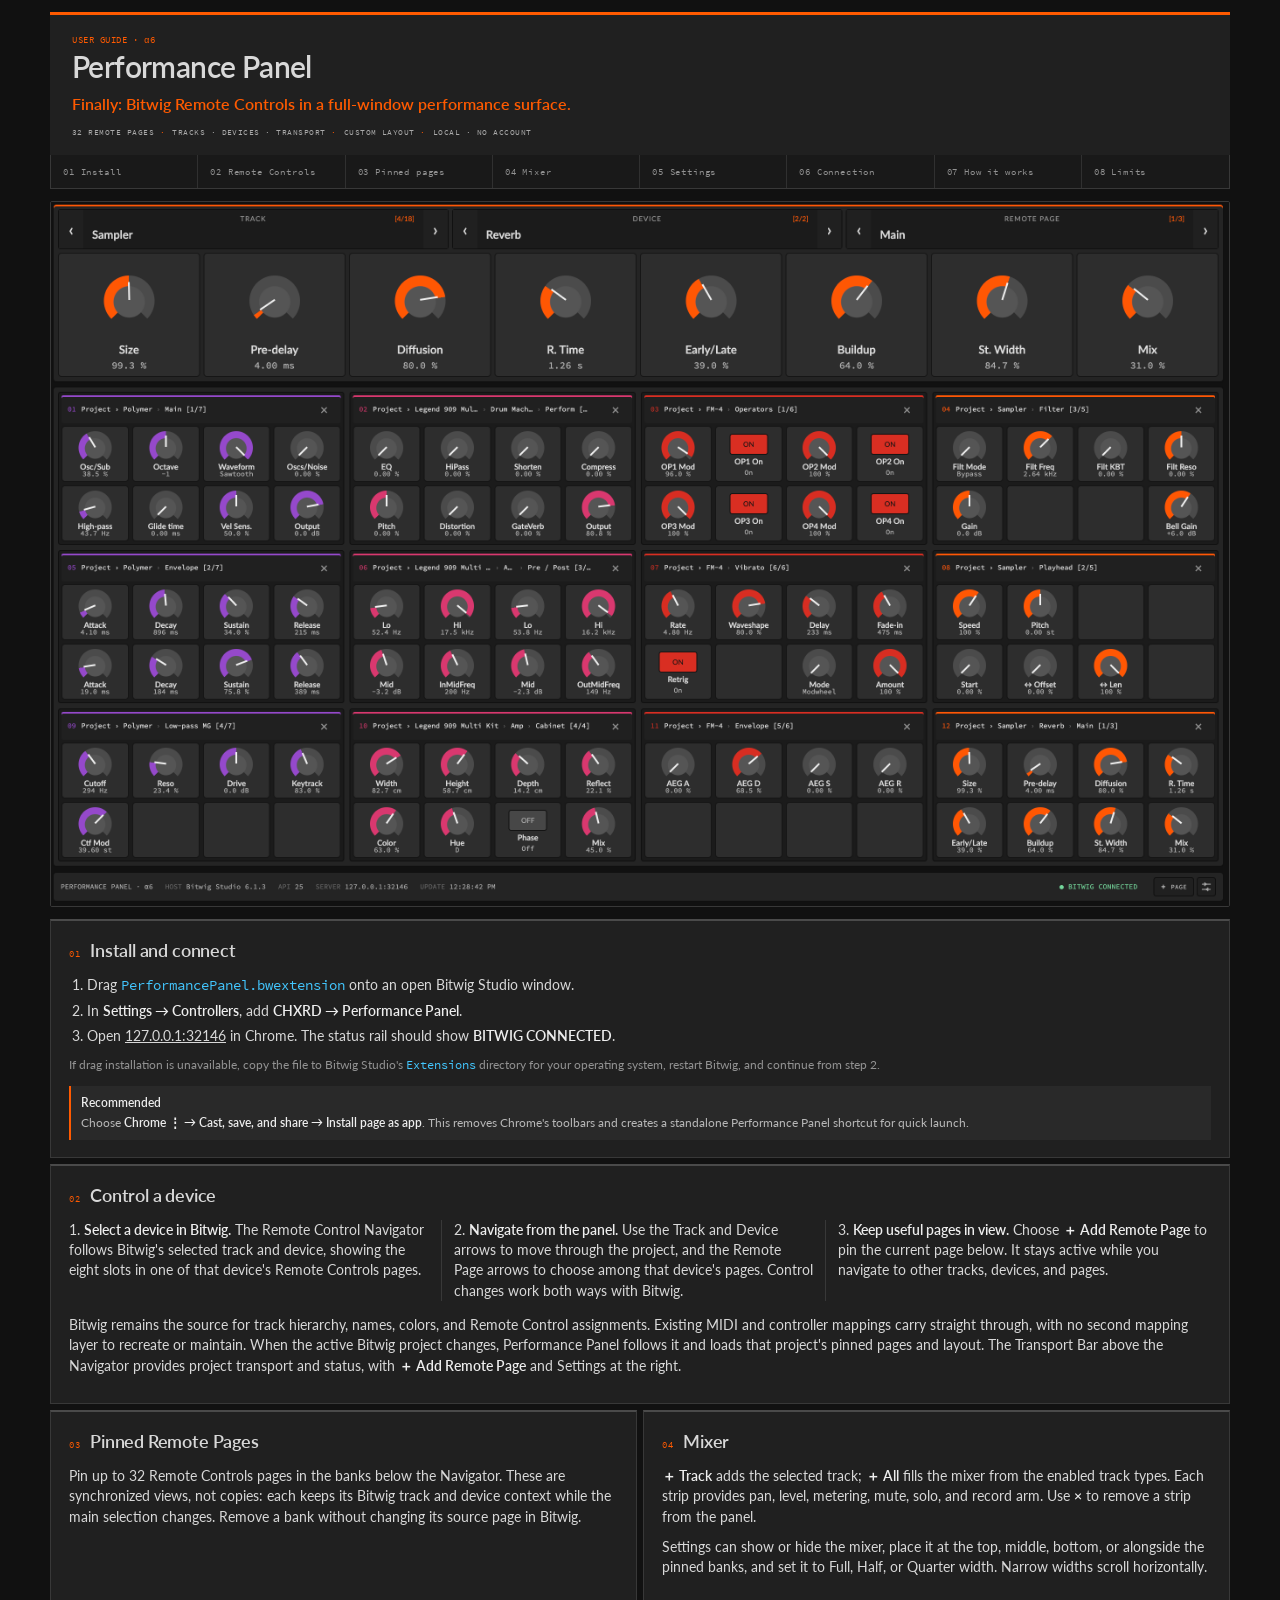
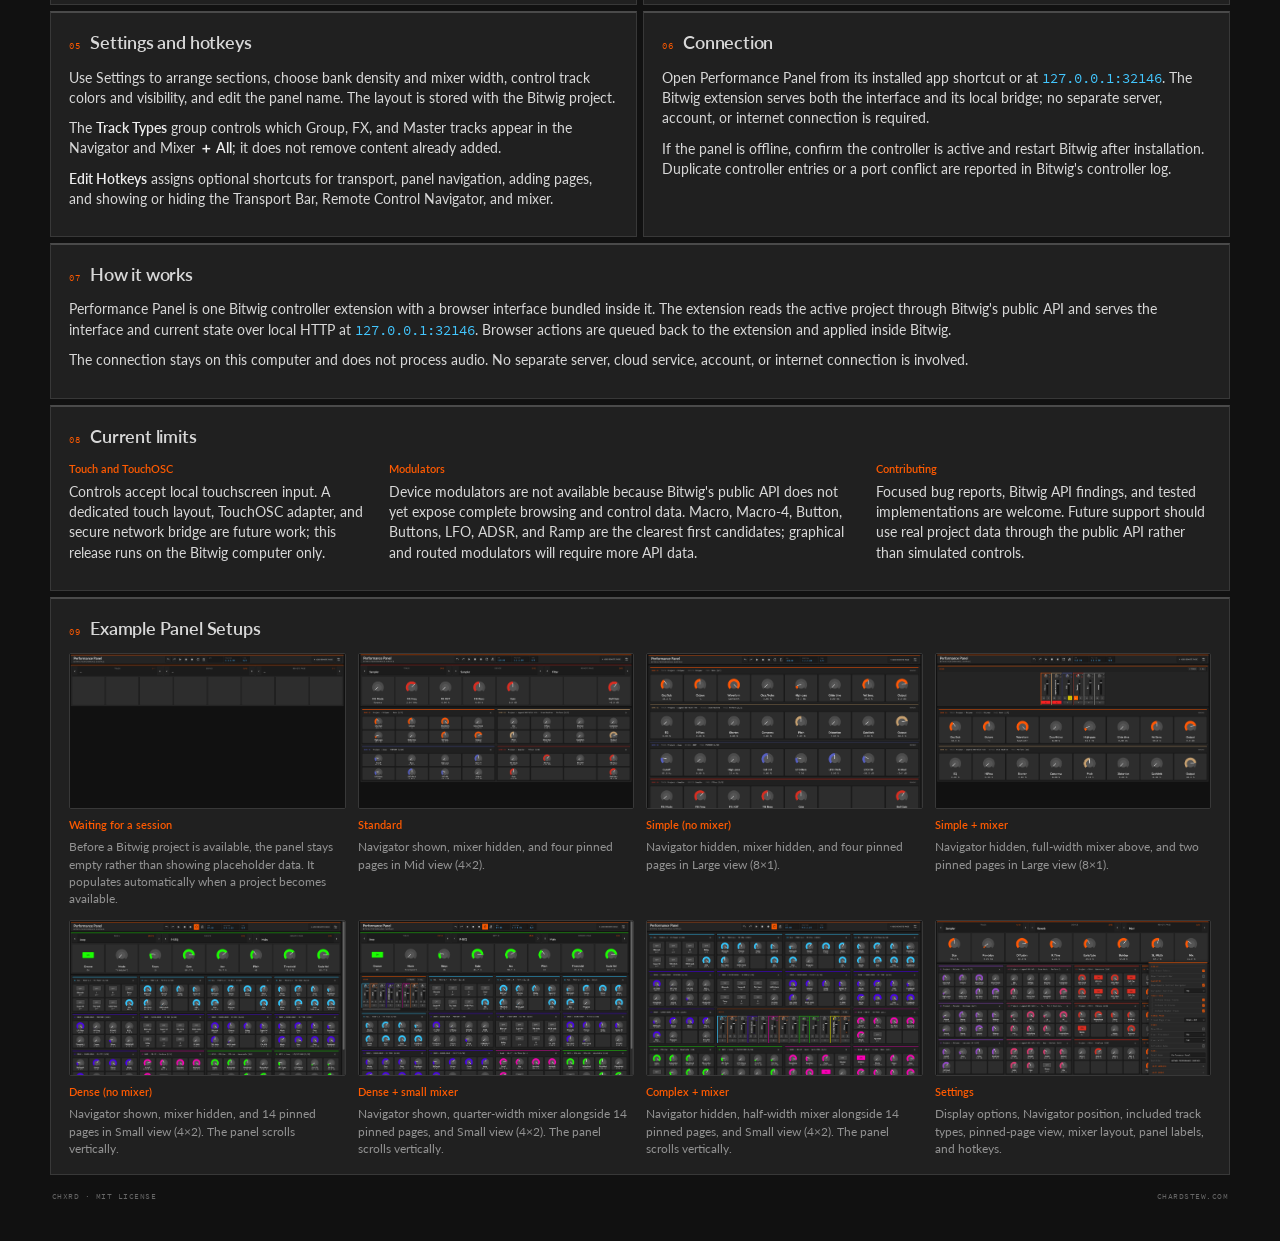
==== app/guide.html @ f9198685 "Release v0.1.0-alpha.6" ====
<!doctype html>
<html lang="en">
  <head>
    <meta charset="UTF-8" />
    <meta name="viewport" content="width=device-width, initial-scale=1, viewport-fit=cover" />
    <meta name="theme-color" content="#101010" />
    <title>Performance Panel — User Guide</title>
    <link rel="stylesheet" href="/app/guide.css" />
    <script type="module" src="/app/guide.js"></script>
  </head>
  <body>
    <main class="manual">
      <header class="manual-header">
        <p class="eyebrow">USER GUIDE · α6</p>
        <h1>Performance Panel</h1>
        <p class="summary">Finally: Bitwig Remote Controls in a full-window performance surface.</p>
        <div class="hero-points" aria-label="Key capabilities">
          <span>32 REMOTE PAGES</span>
          <span>TRACKS · DEVICES · TRANSPORT</span>
          <span>CUSTOM LAYOUT</span>
          <span>LOCAL · NO ACCOUNT</span>
        </div>
      </header>

      <nav class="manual-nav" aria-label="Guide sections">
        <a href="#start">01 Install</a>
        <a href="#workflow">02 Remote Controls</a>
        <a href="#pages">03 Pinned pages</a>
        <a href="#mixer">04 Mixer</a>
        <a href="#settings">05 Settings</a>
        <a href="#connection">06 Connection</a>
        <a href="#technical">07 How it works</a>
        <a href="#limits">08 Limits</a>
      </nav>

      <button class="gallery-open guide-overview" type="button" data-image="/app/images/user-guide/full-main.png" data-alt="Performance Panel overview with Navigator and twelve pinned pages" data-caption="Complete panel view with the Navigator and 12 pinned pages in Small view (4×2).">
        <img src="/app/images/user-guide/full-main.png" alt="Performance Panel overview with Navigator and twelve pinned pages" />
      </button>

      <div class="manual-grid">
        <section class="chapter wide" id="start">
          <header><span>01</span><h2>Install and connect</h2></header>
          <ol>
            <li>Drag <code>PerformancePanel.bwextension</code> onto an open Bitwig Studio window.</li>
            <li>In <b>Settings → Controllers</b>, add <b>CHXRD → Performance Panel</b>.</li>
            <li>Open <a href="http://127.0.0.1:32146">127.0.0.1:32146</a> in Chrome. The status rail should show <b>BITWIG CONNECTED</b>.</li>
          </ol>
          <p class="install-fallback">If drag installation is unavailable, copy the file to Bitwig Studio's <code>Extensions</code> directory for your operating system, restart Bitwig, and continue from step 2.</p>
          <div class="note app-window-note">
            <b>Recommended</b>
            <p>Choose <b>Chrome ⋮ → Cast, save, and share → Install page as app</b>. This removes Chrome's toolbars and creates a standalone Performance Panel shortcut for quick launch.</p>
          </div>
        </section>

        <section class="chapter wide" id="workflow">
          <header><span>02</span><h2>Control a device</h2></header>
          <ol class="workflow">
            <li><b>Select a device in Bitwig.</b> The Remote Control Navigator follows Bitwig's selected track and device, showing the eight slots in one of that device's Remote Controls pages.</li>
            <li><b>Navigate from the panel.</b> Use the Track and Device arrows to move through the project, and the Remote Page arrows to choose among that device's pages. Control changes work both ways with Bitwig.</li>
            <li><b>Keep useful pages in view.</b> Choose <b>＋ Add Remote Page</b> to pin the current page below. It stays active while you navigate to other tracks, devices, and pages.</li>
          </ol>
          <p>Bitwig remains the source for track hierarchy, names, colors, and Remote Control assignments. Existing MIDI and controller mappings carry straight through, with no second mapping layer to recreate or maintain. When the active Bitwig project changes, Performance Panel follows it and loads that project's pinned pages and layout. The Transport Bar above the Navigator provides project transport and status, with <b>＋ Add Remote Page</b> and Settings at the right.</p>
        </section>

        <section class="chapter" id="pages">
          <header><span>03</span><h2>Pinned Remote Pages</h2></header>
          <p>Pin up to 32 Remote Controls pages in the banks below the Navigator. These are synchronized views, not copies: each keeps its Bitwig track and device context while the main selection changes. Remove a bank without changing its source page in Bitwig.</p>
        </section>

        <section class="chapter" id="mixer">
          <header><span>04</span><h2>Mixer</h2></header>
          <p><b>＋ Track</b> adds the selected track; <b>＋ All</b> fills the mixer from the enabled track types. Each strip provides pan, level, metering, mute, solo, and record arm. Use <b>×</b> to remove a strip from the panel.</p>
          <p>Settings can show or hide the mixer, place it at the top, middle, bottom, or alongside the pinned banks, and set it to Full, Half, or Quarter width. Narrow widths scroll horizontally.</p>
        </section>

        <section class="chapter" id="settings">
          <header><span>05</span><h2>Settings and hotkeys</h2></header>
          <p>Use Settings to arrange sections, choose bank density and mixer width, control track colors and visibility, and edit the panel name. The layout is stored with the Bitwig project.</p>
          <p>The <b>Track Types</b> group controls which Group, FX, and Master tracks appear in the Navigator and Mixer <b>＋ All</b>; it does not remove content already added.</p>
          <p><b>Edit Hotkeys</b> assigns optional shortcuts for transport, panel navigation, adding pages, and showing or hiding the Transport Bar, Remote Control Navigator, and mixer.</p>
        </section>

        <section class="chapter" id="connection">
          <header><span>06</span><h2>Connection</h2></header>
          <p>Open Performance Panel from its installed app shortcut or at <code>127.0.0.1:32146</code>. The Bitwig extension serves both the interface and its local bridge; no separate server, account, or internet connection is required.</p>
          <p>If the panel is offline, confirm the controller is active and restart Bitwig after installation. Duplicate controller entries or a port conflict are reported in Bitwig's controller log.</p>
        </section>

        <section class="chapter wide" id="technical">
          <header><span>07</span><h2>How it works</h2></header>
          <p>Performance Panel is one Bitwig controller extension with a browser interface bundled inside it. The extension reads the active project through Bitwig's public API and serves the interface and current state over local HTTP at <code>127.0.0.1:32146</code>. Browser actions are queued back to the extension and applied inside Bitwig.</p>
          <p>The connection stays on this computer and does not process audio. No separate server, cloud service, account, or internet connection is involved.</p>
        </section>

        <section class="chapter wide" id="limits">
          <header><span>08</span><h2>Current limits</h2></header>
          <div class="scope-columns">
            <div>
              <h3>Touch and TouchOSC</h3>
              <p>Controls accept local touchscreen input. A dedicated touch layout, TouchOSC adapter, and secure network bridge are future work; this release runs on the Bitwig computer only.</p>
            </div>
            <div>
              <h3>Modulators</h3>
              <p>Device modulators are not available because Bitwig's public API does not yet expose complete browsing and control data. Macro, Macro-4, Button, Buttons, LFO, ADSR, and Ramp are the clearest first candidates; graphical and routed modulators will require more API data.</p>
            </div>
            <div>
              <h3>Contributing</h3>
              <p>Focused bug reports, Bitwig API findings, and tested implementations are welcome. Future support should use real project data through the public API rather than simulated controls.</p>
            </div>
          </div>
        </section>

        <section class="chapter wide gallery" id="gallery">
          <header><span>09</span><h2>Example Panel Setups</h2></header>
          <div class="gallery-grid">
            <article class="gallery-item">
              <button class="gallery-open" type="button" data-image="/app/images/user-guide/blank.png" data-alt="Performance Panel waiting for a Bitwig session" data-caption="Before a Bitwig project is available, Performance Panel stays empty and waits for live track, device, and Remote Controls data. It populates automatically when a project becomes available.">
                <img src="/app/images/user-guide/blank.png" alt="Performance Panel waiting for a Bitwig session" />
              </button>
              <h3>Waiting for a session</h3>
              <p>Before a Bitwig project is available, the panel stays empty rather than showing placeholder data. It populates automatically when a project becomes available.</p>
            </article>
            <article class="gallery-item">
              <button class="gallery-open" type="button" data-image="/app/images/user-guide/simple-w-nav.png" data-alt="Performance Panel standard setup with Navigator" data-caption="Navigator shown, mixer hidden, and four pinned pages in Mid view (4×2).">
                <img src="/app/images/user-guide/simple-w-nav.png" alt="Performance Panel standard setup with Remote Control Navigator" />
              </button>
              <h3>Standard</h3>
              <p>Navigator shown, mixer hidden, and four pinned pages in Mid view (4×2).</p>
            </article>
            <article class="gallery-item">
              <button class="gallery-open" type="button" data-image="/app/images/user-guide/simple.png" data-alt="Performance Panel simple setup without mixer" data-caption="Navigator hidden, mixer hidden, and four pinned pages in Large view (8×1).">
                <img src="/app/images/user-guide/simple.png" alt="Performance Panel simple setup without mixer" />
              </button>
              <h3>Simple (no mixer)</h3>
              <p>Navigator hidden, mixer hidden, and four pinned pages in Large view (8×1).</p>
            </article>
            <article class="gallery-item">
              <button class="gallery-open" type="button" data-image="/app/images/user-guide/simple-w-mixer.png" data-alt="Performance Panel simple setup with full-width mixer" data-caption="Navigator hidden, full-width mixer above, and two pinned pages in Large view (8×1).">
                <img src="/app/images/user-guide/simple-w-mixer.png" alt="Performance Panel simple setup with mixer" />
              </button>
              <h3>Simple + mixer</h3>
              <p>Navigator hidden, full-width mixer above, and two pinned pages in Large view (8×1).</p>
            </article>
            <article class="gallery-item">
              <button class="gallery-open" type="button" data-image="/app/images/user-guide/comp-no-mix.png" data-alt="Performance Panel dense setup without mixer" data-caption="Navigator shown, mixer hidden, and 14 pinned pages in Small view (4×2). The panel scrolls vertically.">
                <img src="/app/images/user-guide/comp-no-mix.png" alt="Performance Panel dense setup without mixer" />
              </button>
              <h3>Dense (no mixer)</h3>
              <p>Navigator shown, mixer hidden, and 14 pinned pages in Small view (4×2). The panel scrolls vertically.</p>
            </article>
            <article class="gallery-item">
              <button class="gallery-open" type="button" data-image="/app/images/user-guide/comp-small-mix.png" data-alt="Performance Panel dense setup with quarter-width mixer" data-caption="Navigator shown, quarter-width mixer alongside 14 pinned pages, and Small view (4×2). The panel scrolls vertically.">
                <img src="/app/images/user-guide/comp-small-mix.png" alt="Performance Panel dense setup with quarter-width mixer" />
              </button>
              <h3>Dense + small mixer</h3>
              <p>Navigator shown, quarter-width mixer alongside 14 pinned pages, and Small view (4×2). The panel scrolls vertically.</p>
            </article>
            <article class="gallery-item">
              <button class="gallery-open" type="button" data-image="/app/images/user-guide/complex-w-mixer.png" data-alt="Performance Panel complex setup with half-width mixer" data-caption="Navigator hidden, half-width mixer alongside 14 pinned pages, and Small view (4×2). The panel scrolls vertically.">
                <img src="/app/images/user-guide/complex-w-mixer.png" alt="Performance Panel complex setup with half-width mixer" />
              </button>
              <h3>Complex + mixer</h3>
              <p>Navigator hidden, half-width mixer alongside 14 pinned pages, and Small view (4×2). The panel scrolls vertically.</p>
            </article>
            <article class="gallery-item">
              <button class="gallery-open" type="button" data-image="/app/images/user-guide/settings.png" data-alt="Performance Panel with panel settings open" data-caption="Panel settings control display options, Navigator position, included track types, pinned-page view, mixer layout, panel labels, and hotkeys.">
                <img src="/app/images/user-guide/settings.png" alt="Performance Panel with panel settings open" />
              </button>
              <h3>Settings</h3>
              <p>Display options, Navigator position, included track types, pinned-page view, mixer layout, panel labels, and hotkeys.</p>
            </article>
          </div>
        </section>
      </div>

      <footer>
        <span>CHXRD · MIT LICENSE</span>
        <a href="https://chardstew.com" target="_blank" rel="noopener">CHARDSTEW.COM</a>
      </footer>
    </main>

    <dialog class="gallery-dialog" id="gallery-dialog" aria-labelledby="gallery-caption">
      <div class="gallery-dialog-bar">
        <p id="gallery-caption"></p>
        <button id="gallery-close" type="button" aria-label="Close image">×</button>
      </div>
      <button class="gallery-zoom" id="gallery-zoom" type="button" aria-label="Zoom image">
        <img id="gallery-image" alt="" />
      </button>
    </dialog>
  </body>
</html>
---- app/guide.css ----
@font-face { font-family: Lato; src: url("/app/fonts/Lato-Regular.ttf") format("truetype"); font-weight: 400; }
@font-face { font-family: Lato; src: url("/app/fonts/Lato-Semibold.ttf") format("truetype"); font-weight: 600; }
@font-face { font-family: Source Code Pro; src: url("/app/fonts/SourceCodePro-Regular.ttf") format("truetype"); font-weight: 400 700; }

:root {
  color-scheme: dark;
  --bg: #111;
  --panel: #202020;
  --raised: #292929;
  --line: #383838;
  --text: #d8d8d8;
  --muted: #929292;
  --orange: #ff5a00;
  --blue: #43c7ff;
  --mono: "Source Code Pro", monospace;
  --sans: Lato, sans-serif;
}

* { box-sizing: border-box; }
html { scroll-behavior: smooth; background: var(--bg); }
body { margin: 0; color: var(--text); background: var(--bg); font: 14px/1.45 var(--sans); }
a { color: inherit; }
b { color: #eee; font-weight: 600; }
code { color: var(--blue); font: 1em/1.4 var(--mono); overflow-wrap: anywhere; }

.manual { width: min(calc(100% - 24px), 1180px); margin: 12px auto 28px; }
.manual-header {
  min-height: 104px;
  padding: 18px 22px;
  border-top: 3px solid var(--orange);
  background: var(--panel);
}
.eyebrow, dt, footer, .manual-nav, .chapter header span { font-family: var(--mono); letter-spacing: .06em; }
.eyebrow { margin: 0 0 5px; color: var(--orange); font-size: 9px; }
h1 { margin: 0; font-size: 30px; font-weight: 600; line-height: 1.05; letter-spacing: -.02em; }
.summary { margin: 9px 0 0; color: var(--orange); font-size: 16px; font-weight: 600; }
.hero-points { margin-top: 13px; display: flex; flex-wrap: wrap; gap: 6px 18px; color: #aaa; font: 8px/1.2 var(--mono); letter-spacing: .06em; }
.hero-points span { position: relative; }
.hero-points span:not(:last-child)::after { content: "·"; position: absolute; right: -11px; color: var(--orange); }
dt { color: #777; font-size: 8px; }
dd { margin: 0; color: #ccc; font-size: 11px; white-space: nowrap; }

.manual-nav {
  min-height: 34px;
  display: grid;
  grid-template-columns: repeat(8, minmax(0, 1fr));
  border: 1px solid var(--line);
  border-top: 0;
  background: #191919;
}
.manual-nav a { padding: 10px 12px; border-right: 1px solid #303030; color: var(--muted); font-size: 9px; text-decoration: none; }
.manual-nav a:last-child { border-right: 0; }
.manual-nav a:hover { color: #fff; background: #242424; }

.manual-grid { margin-top: 6px; display: grid; grid-template-columns: repeat(2, minmax(0, 1fr)); gap: 6px; }
.chapter { scroll-margin-top: 10px; padding: 16px 18px 17px; border: 1px solid var(--line); border-top: 2px solid #4a4a4a; background: var(--panel); }
.chapter:target { border-top-color: var(--orange); }
.chapter header { margin-bottom: 12px; display: flex; align-items: baseline; gap: 10px; }
.chapter header span { color: var(--orange); font-size: 9px; }
h2 { margin: 0; font-size: 18px; font-weight: 600; letter-spacing: -.01em; }
h3 { margin: 0 0 5px; color: var(--orange); font-size: 11px; font-weight: 600; }
p { margin: 0 0 10px; }
ol, ul { margin: 0; padding-left: 18px; }
li + li { margin-top: 5px; }
.note { margin: 12px 0 0; padding: 8px 10px; border-left: 2px solid var(--orange); background: var(--raised); color: #b8b8b8; font-size: 12px; }
.note > b { display: block; margin-bottom: 3px; }
.note p { margin: 0; }
.install-fallback { margin: 10px 0 0; color: var(--muted); font-size: 12px; }
.compact-steps { font-size: 12px; }
.workflow { display: grid; grid-template-columns: repeat(3, minmax(0, 1fr)); gap: 12px; padding: 0; list-style-position: inside; }
.workflow li { margin: 0; padding-right: 12px; border-right: 1px solid var(--line); }
.workflow li:last-child { padding-right: 0; border-right: 0; }
.workflow + p { margin-top: 14px; }
.chapter.wide { grid-column: 1 / -1; }
.scope-columns { display: grid; grid-template-columns: .9fr 1.4fr 1fr; gap: 18px; }
.gallery-grid { display: grid; grid-template-columns: repeat(4, minmax(0, 1fr)); gap: 12px; }
.gallery-open.guide-overview { width: 100%; margin: 12px 0; }
.gallery-open.guide-overview img { aspect-ratio: auto; object-fit: contain; }
.gallery-item { min-width: 0; }
.gallery-item h3 { margin-top: 8px; }
.gallery-item p { margin: 0; color: var(--muted); font-size: 12px; }
.gallery-open { width: 100%; padding: 0; display: block; overflow: hidden; border: 1px solid #383838; border-radius: 2px; background: #111; cursor: zoom-in; }
.gallery-open:hover { border-color: #666; }
.gallery-open:focus-visible { outline: 2px solid var(--orange); outline-offset: 2px; }
.gallery-open img { width: 100%; aspect-ratio: 16 / 9; display: block; object-fit: cover; object-position: top; }
.gallery-dialog { max-width: calc(100vw - 40px); max-height: calc(100vh - 40px); padding: 0; overflow: auto; border: 1px solid #555; background: #151515; color: var(--text); }
.gallery-dialog::backdrop { background: #000c; }
.gallery-dialog-bar { position: sticky; top: 0; z-index: 1; min-height: 40px; padding: 9px 12px; display: flex; align-items: center; justify-content: space-between; gap: 20px; background: #202020; border-bottom: 1px solid #383838; }
.gallery-dialog-bar p { margin: 0; color: #bbb; font-size: 12px; }
.gallery-dialog-bar button { min-width: 26px; min-height: 26px; padding: 0; border: 0; background: transparent; color: #aaa; font-size: 20px; cursor: pointer; }
.gallery-zoom { padding: 0; display: block; border: 0; background: #111; cursor: zoom-in; }
.gallery-zoom img { max-width: calc(100vw - 42px); max-height: calc(100vh - 82px); display: block; object-fit: contain; }
.gallery-dialog.zoomed .gallery-zoom { cursor: zoom-out; }
.gallery-dialog.zoomed .gallery-zoom img { max-width: none; max-height: none; }

footer { margin-top: 6px; padding: 10px 2px; display: flex; justify-content: space-between; gap: 20px; color: #666; font-size: 8px; }
footer a { color: inherit; text-decoration: none; }
footer a:hover { color: #999; }

@media (max-width: 980px) {
  .gallery-grid { grid-template-columns: repeat(2, minmax(0, 1fr)); }
}

@media (max-width: 760px) {
  .manual { width: min(calc(100% - 12px), 1180px); margin-top: 6px; }
  .manual-nav { grid-template-columns: repeat(2, 1fr); }
  .manual-nav a { border-bottom: 1px solid #303030; }
  .manual-grid { grid-template-columns: 1fr; }
  .workflow { grid-template-columns: 1fr; gap: 8px; }
  .workflow li { padding: 0 0 8px; border-right: 0; border-bottom: 1px solid var(--line); }
  .workflow li:last-child { padding-bottom: 0; border-bottom: 0; }
  .chapter.wide { grid-column: auto; }
  .scope-columns { grid-template-columns: 1fr; gap: 10px; }
  .gallery-grid { grid-template-columns: 1fr; }
  footer { display: grid; }
}
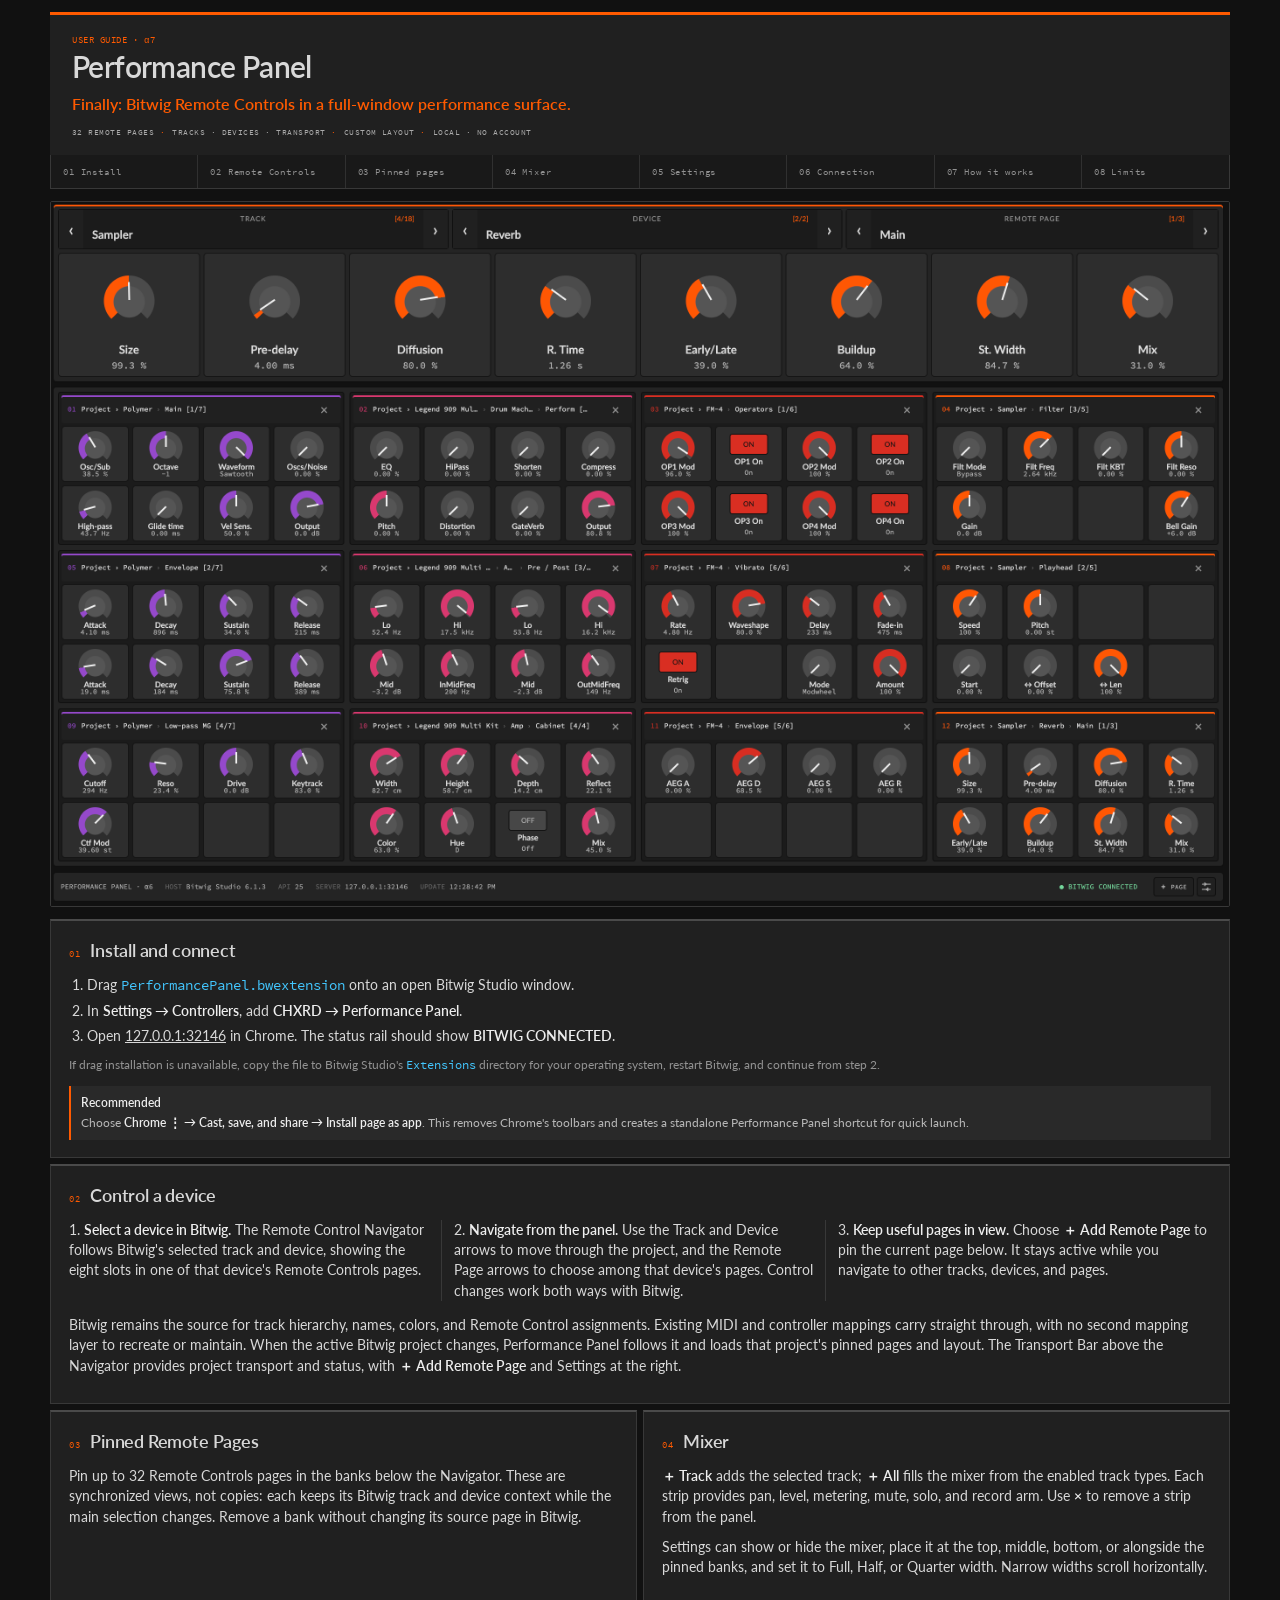
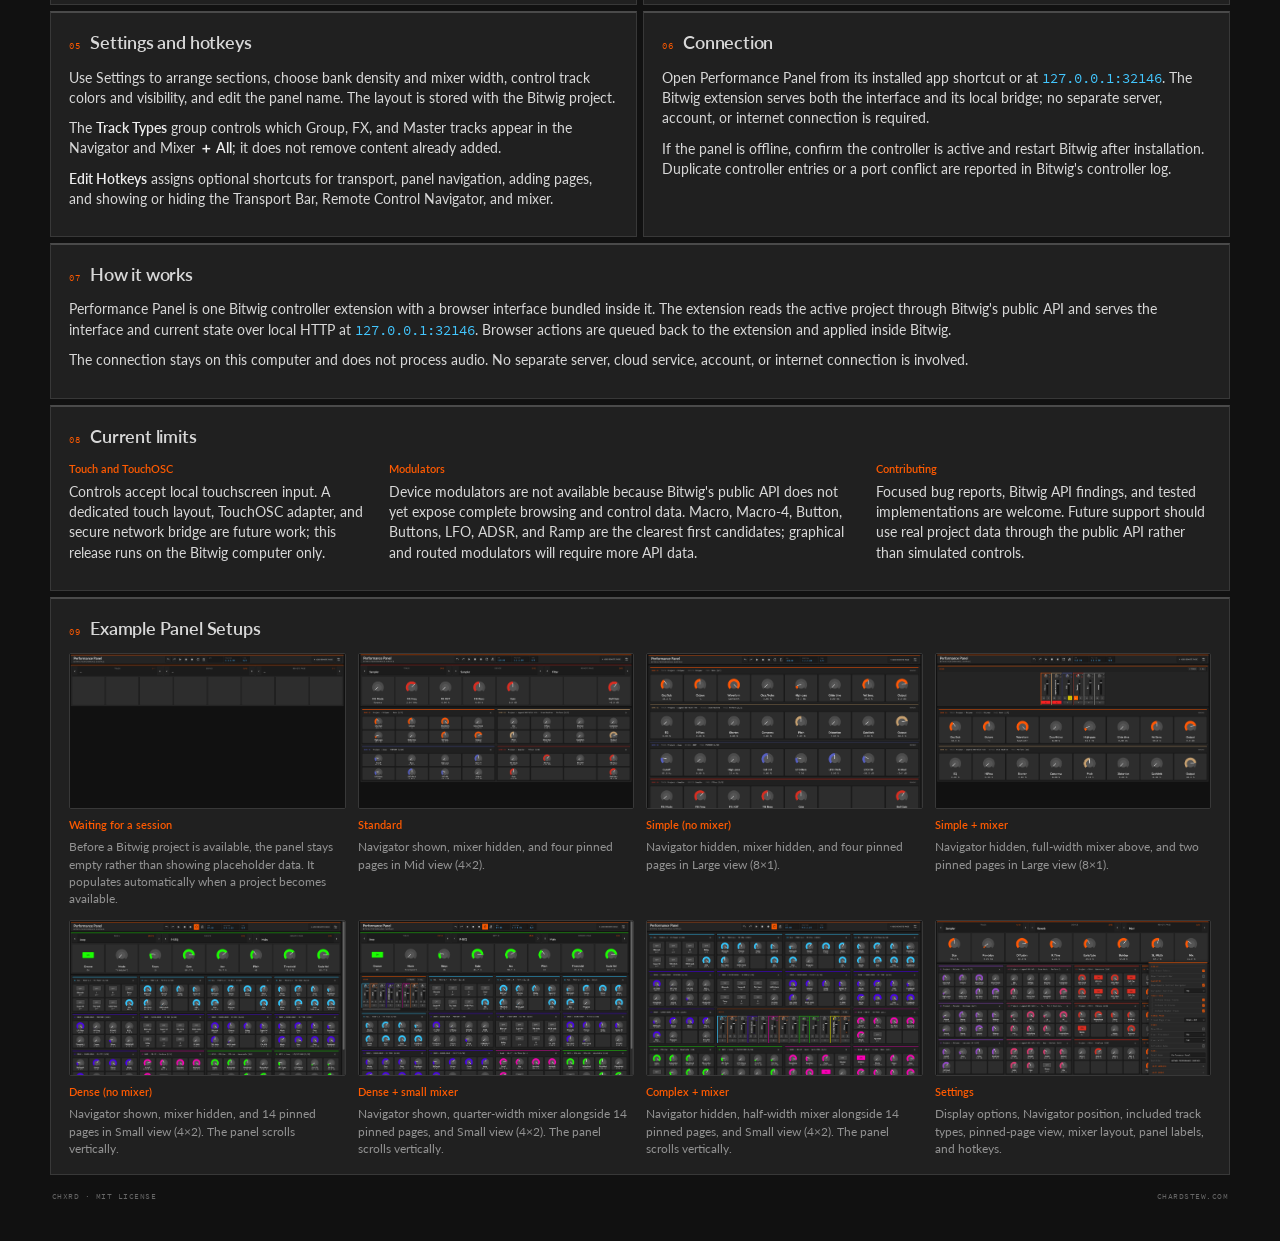
==== commit 0a2f39f6: "Fix Remote Control interaction feedback" ====
--- a/app/guide.html
+++ b/app/guide.html
@@ -11,7 +11,7 @@
   <body>
     <main class="manual">
       <header class="manual-header">
-        <p class="eyebrow">USER GUIDE · α6</p>
+        <p class="eyebrow">USER GUIDE · α7</p>
         <h1>Performance Panel</h1>
         <p class="summary">Finally: Bitwig Remote Controls in a full-window performance surface.</p>
         <div class="hero-points" aria-label="Key capabilities">
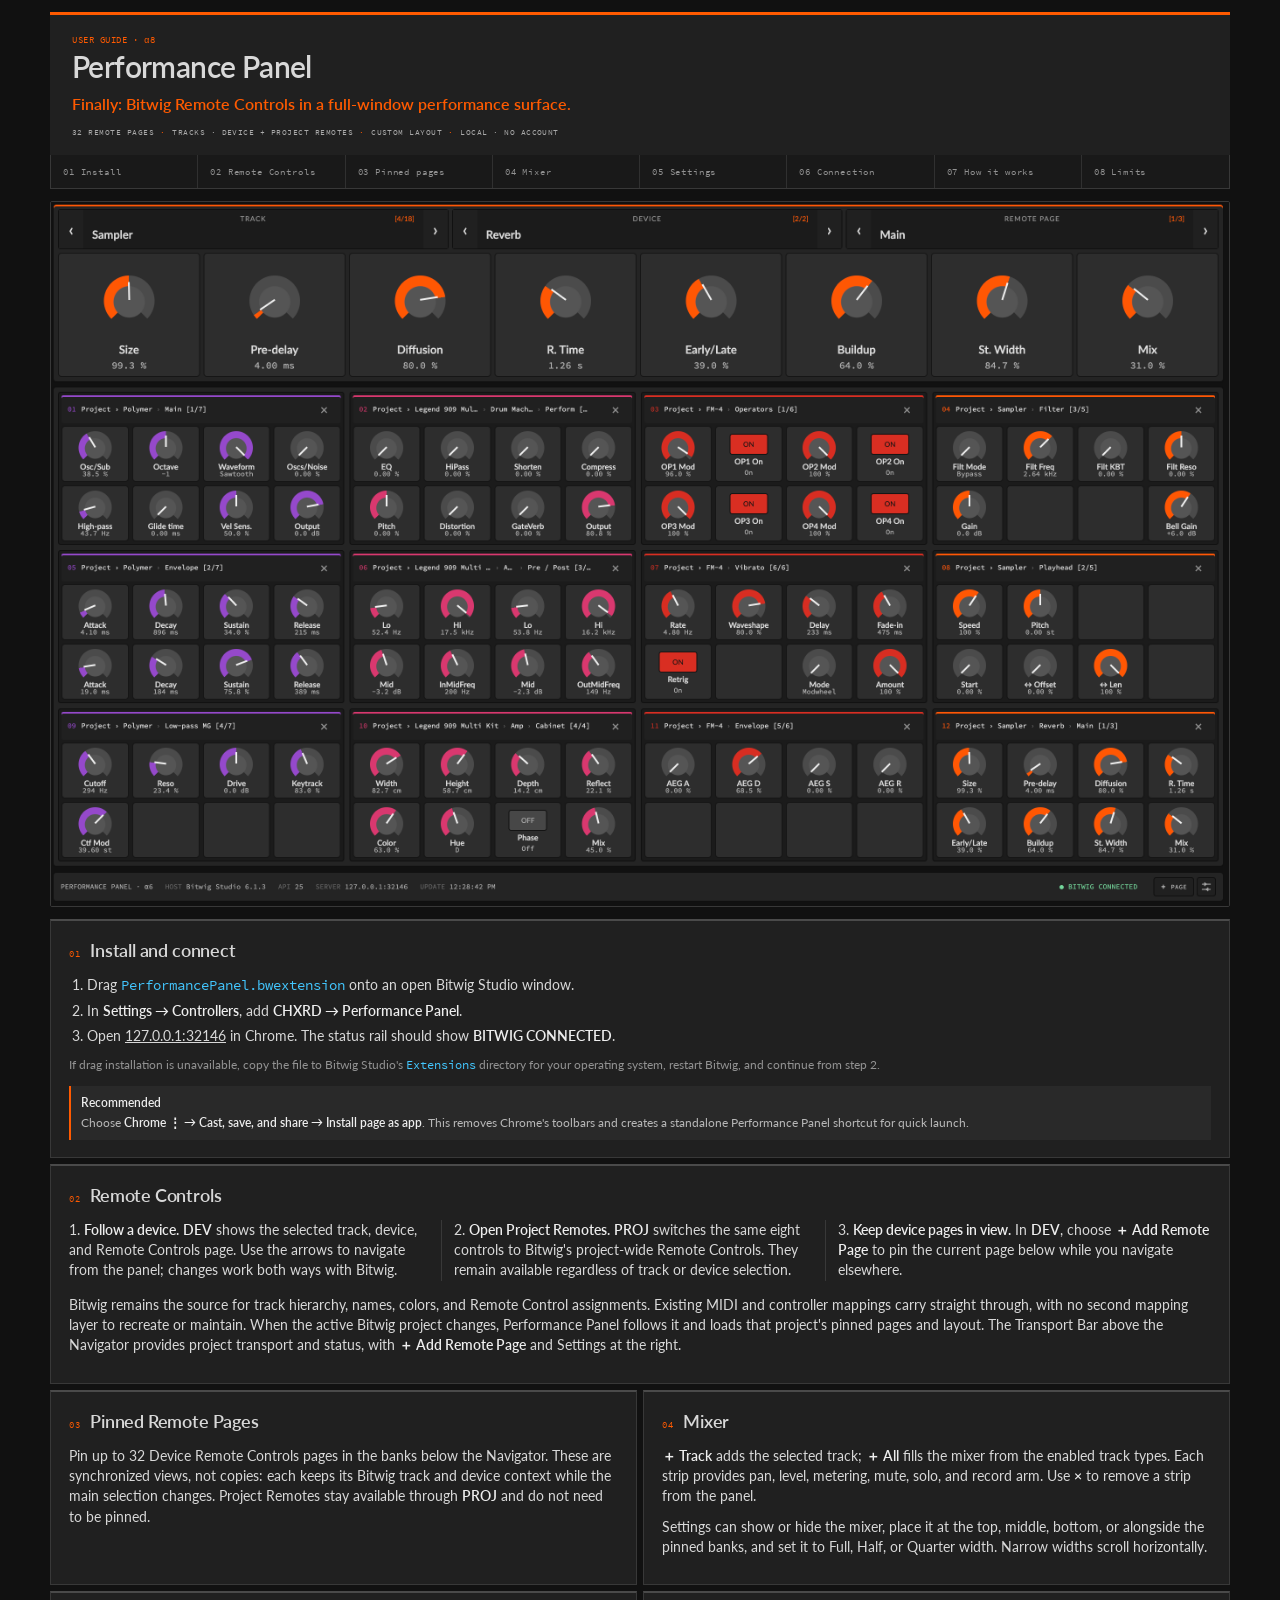
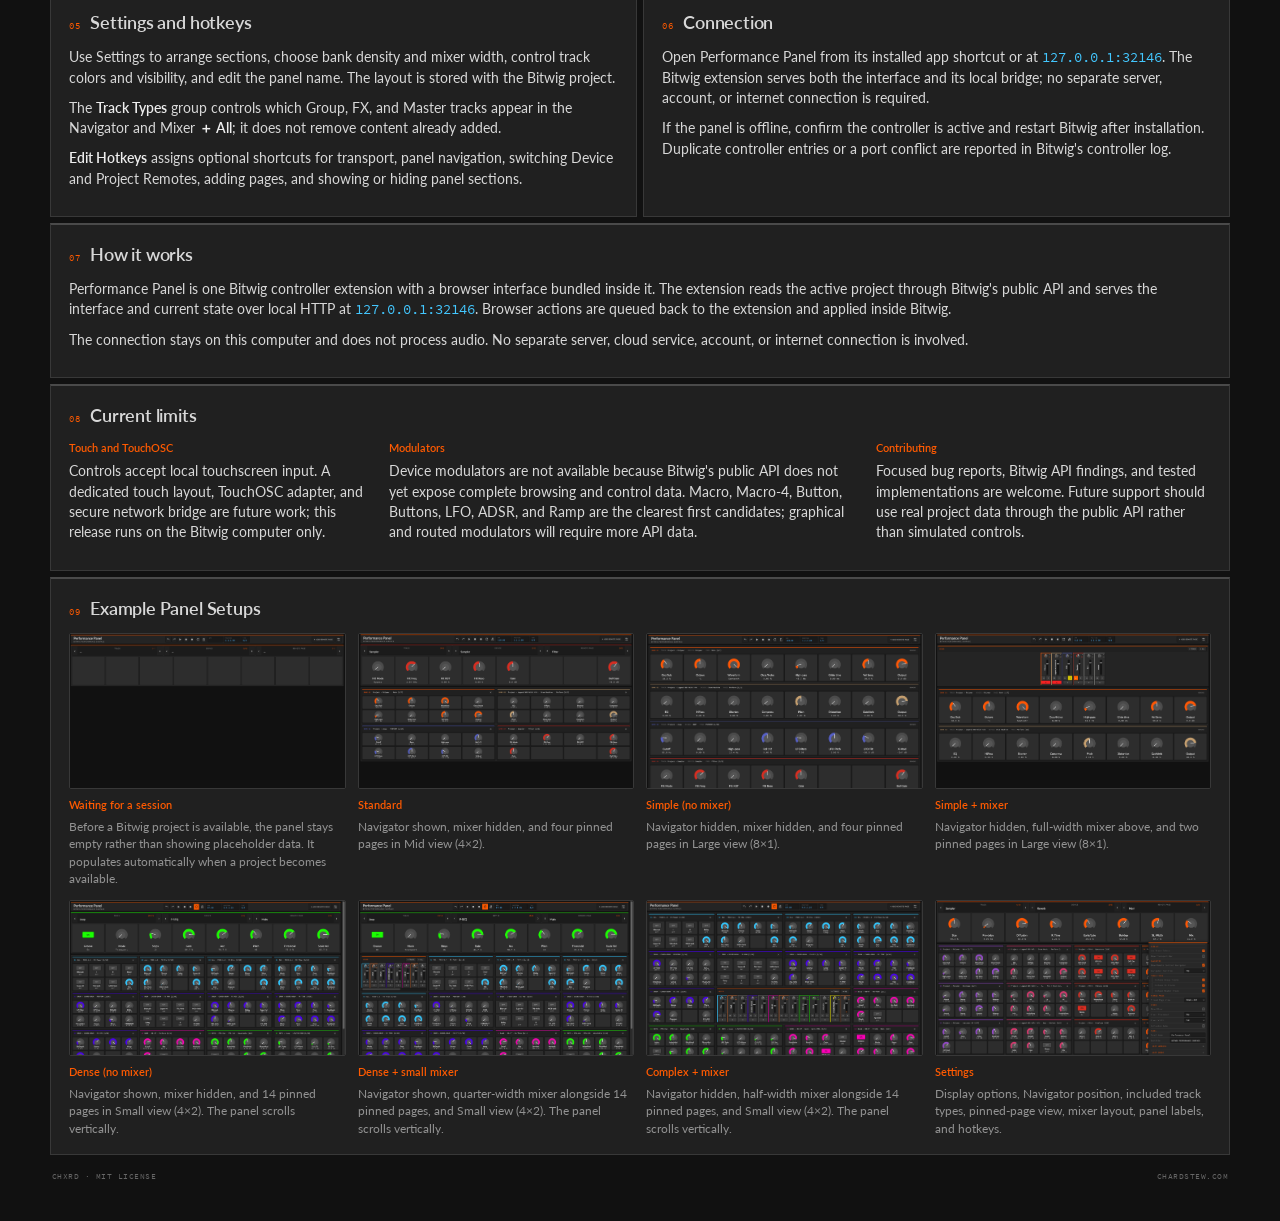
==== commit f4d0f2c6: "Add Project Remote controls" ====
--- a/app/guide.html
+++ b/app/guide.html
@@ -11,12 +11,12 @@
   <body>
     <main class="manual">
       <header class="manual-header">
-        <p class="eyebrow">USER GUIDE · α7</p>
+        <p class="eyebrow">USER GUIDE · α8</p>
         <h1>Performance Panel</h1>
         <p class="summary">Finally: Bitwig Remote Controls in a full-window performance surface.</p>
         <div class="hero-points" aria-label="Key capabilities">
           <span>32 REMOTE PAGES</span>
-          <span>TRACKS · DEVICES · TRANSPORT</span>
+          <span>TRACKS · DEVICE + PROJECT REMOTES</span>
           <span>CUSTOM LAYOUT</span>
           <span>LOCAL · NO ACCOUNT</span>
         </div>
@@ -53,18 +53,18 @@
         </section>
 
         <section class="chapter wide" id="workflow">
-          <header><span>02</span><h2>Control a device</h2></header>
+          <header><span>02</span><h2>Remote Controls</h2></header>
           <ol class="workflow">
-            <li><b>Select a device in Bitwig.</b> The Remote Control Navigator follows Bitwig's selected track and device, showing the eight slots in one of that device's Remote Controls pages.</li>
-            <li><b>Navigate from the panel.</b> Use the Track and Device arrows to move through the project, and the Remote Page arrows to choose among that device's pages. Control changes work both ways with Bitwig.</li>
-            <li><b>Keep useful pages in view.</b> Choose <b>＋ Add Remote Page</b> to pin the current page below. It stays active while you navigate to other tracks, devices, and pages.</li>
+            <li><b>Follow a device.</b> <b>DEV</b> shows the selected track, device, and Remote Controls page. Use the arrows to navigate from the panel; changes work both ways with Bitwig.</li>
+            <li><b>Open Project Remotes.</b> <b>PROJ</b> switches the same eight controls to Bitwig's project-wide Remote Controls. They remain available regardless of track or device selection.</li>
+            <li><b>Keep device pages in view.</b> In <b>DEV</b>, choose <b>＋ Add Remote Page</b> to pin the current page below while you navigate elsewhere.</li>
           </ol>
           <p>Bitwig remains the source for track hierarchy, names, colors, and Remote Control assignments. Existing MIDI and controller mappings carry straight through, with no second mapping layer to recreate or maintain. When the active Bitwig project changes, Performance Panel follows it and loads that project's pinned pages and layout. The Transport Bar above the Navigator provides project transport and status, with <b>＋ Add Remote Page</b> and Settings at the right.</p>
         </section>
 
         <section class="chapter" id="pages">
           <header><span>03</span><h2>Pinned Remote Pages</h2></header>
-          <p>Pin up to 32 Remote Controls pages in the banks below the Navigator. These are synchronized views, not copies: each keeps its Bitwig track and device context while the main selection changes. Remove a bank without changing its source page in Bitwig.</p>
+          <p>Pin up to 32 Device Remote Controls pages in the banks below the Navigator. These are synchronized views, not copies: each keeps its Bitwig track and device context while the main selection changes. Project Remotes stay available through <b>PROJ</b> and do not need to be pinned.</p>
         </section>
 
         <section class="chapter" id="mixer">
@@ -77,7 +77,7 @@
           <header><span>05</span><h2>Settings and hotkeys</h2></header>
           <p>Use Settings to arrange sections, choose bank density and mixer width, control track colors and visibility, and edit the panel name. The layout is stored with the Bitwig project.</p>
           <p>The <b>Track Types</b> group controls which Group, FX, and Master tracks appear in the Navigator and Mixer <b>＋ All</b>; it does not remove content already added.</p>
-          <p><b>Edit Hotkeys</b> assigns optional shortcuts for transport, panel navigation, adding pages, and showing or hiding the Transport Bar, Remote Control Navigator, and mixer.</p>
+          <p><b>Edit Hotkeys</b> assigns optional shortcuts for transport, panel navigation, switching Device and Project Remotes, adding pages, and showing or hiding panel sections.</p>
         </section>
 
         <section class="chapter" id="connection">
